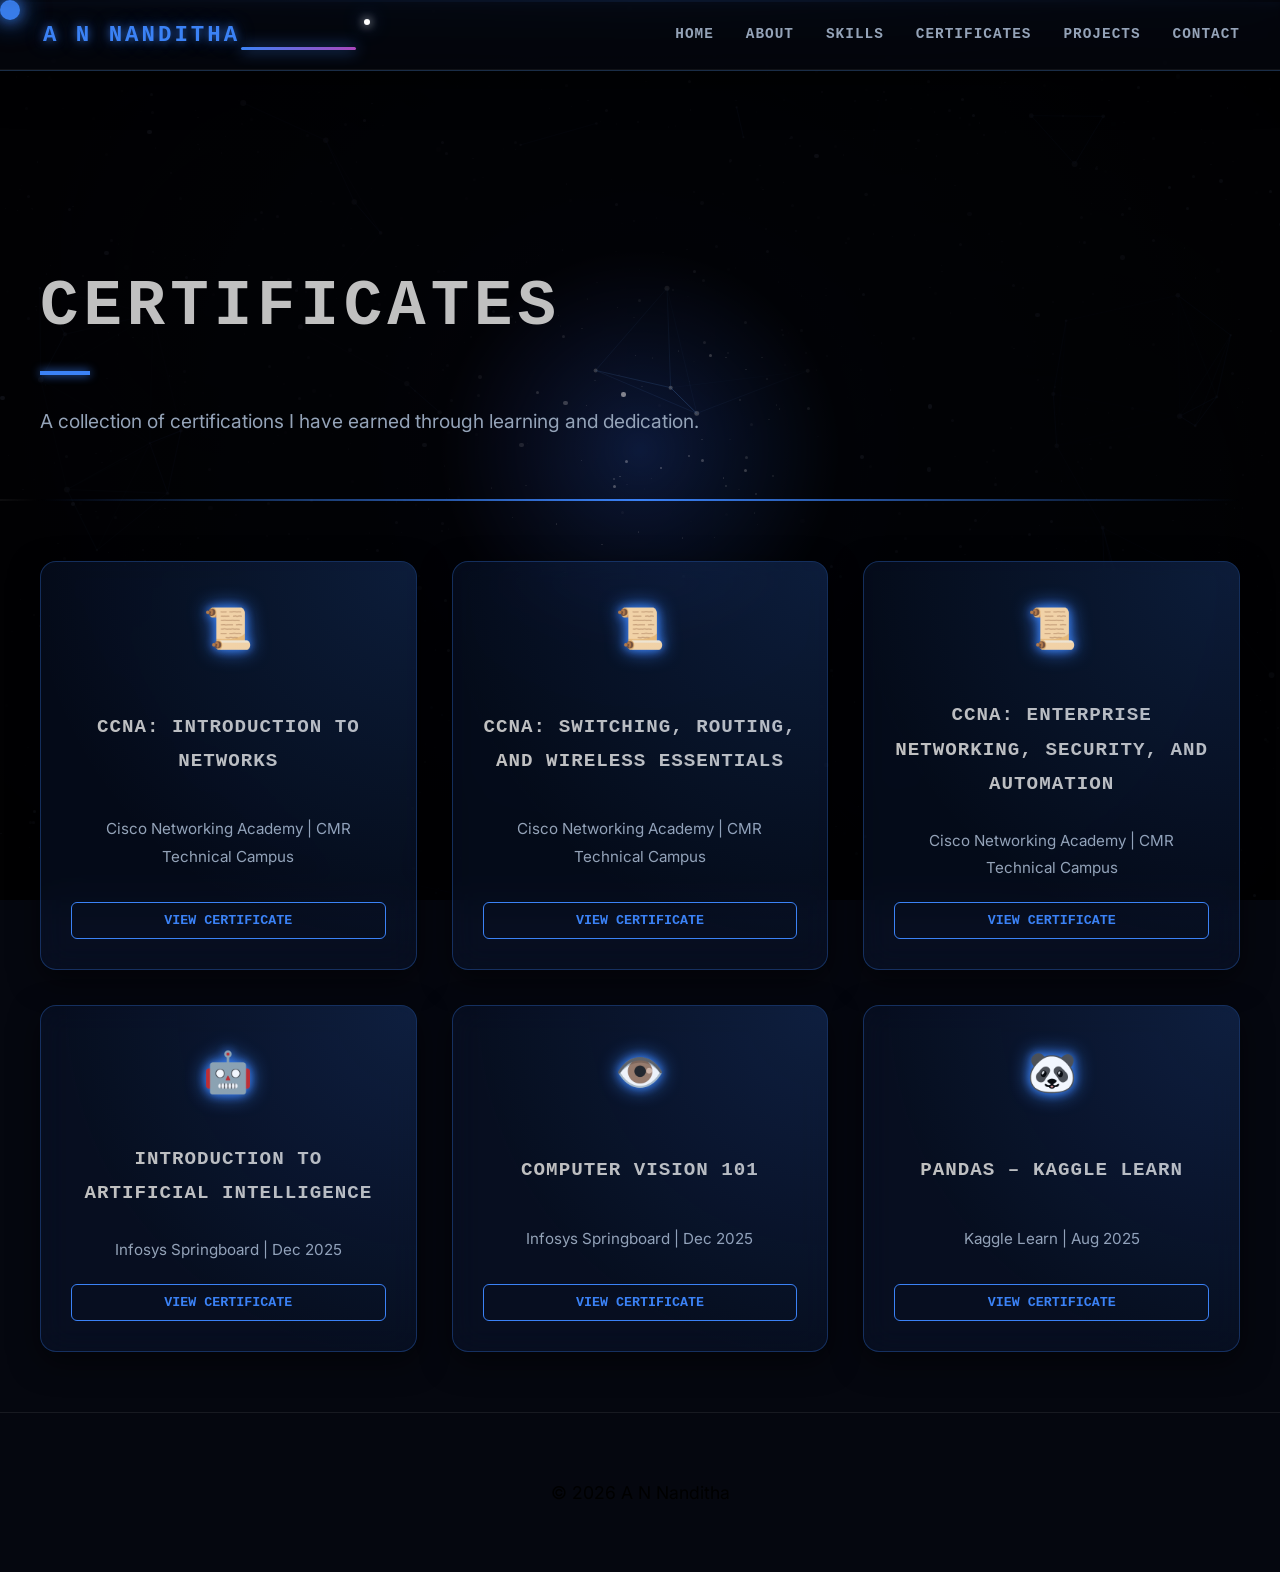
==== CertificatesSection/certificates.html @ f0a87d8a "portfolio updated" ====
<!DOCTYPE html>
<html lang="en">

<head>
    <meta charset="UTF-8" />
    <meta name="viewport" content="width=device-width, initial-scale=1.0" />
    <title>Certificates | A N Nanditha</title>
    <link rel="stylesheet" href="../style.css" />
    <link rel="stylesheet" href="certificates.css" />
    <link href="https://fonts.googleapis.com/css2?family=Inter:wght@400;500;600;700&display=swap" rel="stylesheet" />
    <link rel="stylesheet" href="https://unpkg.com/aos@2.3.1/dist/aos.css" />
</head>

<body>
    <div id="detective-cursor"></div>
    <div class="mystery-bg">
        <div class="stars-container" id="stars-container"></div>
        <div class="fog-layer"></div>
        <div class="radar-pulse"></div>
        <div id="spotlight"></div>
        <div class="scanline"></div>
        <canvas id="neural-canvas"></canvas>
    </div>

    <header id="main-header">
        <div class="navbar-stars" id="navbar-stars"></div>
        <div class="nav-container">
            <div class="logo-container">
                <a href="../index.html" class="logo">A N Nanditha</a>
                <div class="logo-aura"></div>
            </div>

            <div class="mobile-toggle" id="mobile-toggle">
                <span></span>
                <span></span>
                <span></span>
            </div>

            <nav id="nav-menu">
                <div class="nav-links">
                    <a href="../index.html" class="nav-link">Home</a>
                    <a href="../index.html#about" class="nav-link">About</a>
                    <a href="../index.html#skills" class="nav-link">Skills</a>
                    <a href="certificates.html" class="nav-link">Certificates</a>
                    <a href="../index.html#projects" class="nav-link">Projects</a>
                    <a href="../index.html#contact" class="nav-link">Contact</a>
                </div>
                <div id="nav-indicator"></div>
                <div id="orbiting-dot"></div>
            </nav>
        </div>
    </header>

    <main>
        <section id="certificates" style="position: relative;">
            <div class="cert-particles"></div>
            <h2 class="section-title">Certificates</h2>
            <p class="about-text">A collection of certifications I have earned through learning and dedication.</p>

            <div class="cert-divider"></div>

            <div class="cert-grid">
                <!-- CCNA 1 -->
                <div class="cert-card" data-aos="fade-up" data-aos-delay="100">
                    <div class="cert-icon">📜</div>
                    <h3>CCNA: Introduction to Networks</h3>
                    <p>Cisco Networking Academy | CMR Technical Campus</p>
                    <button class="view-cert-btn"
                        data-cert="certificates/CCNA-_Introduction_to_Networks_certificate_237r1a66k3-cmrtc-ac-in_ee10dad9-db15-442f-ad1c-6c0a058ed1ae.pdf">View
                        Certificate</button>
                </div>

                <!-- CCNA 2 -->
                <div class="cert-card" data-aos="fade-up" data-aos-delay="200">
                    <div class="cert-icon">📜</div>
                    <h3>CCNA: Switching, Routing, and Wireless Essentials</h3>
                    <p>Cisco Networking Academy | CMR Technical Campus</p>
                    <button class="view-cert-btn"
                        data-cert="certificates/CCNA-_Switching-_Routing-_and_Wireless_Essentials_certificate_237r1a66k3-cmrtc-ac-in_ce8d15e4-fefe-405f-81cc-b2d91b058483.pdf">View
                        Certificate</button>
                </div>

                <!-- CCNA 3 -->
                <div class="cert-card" data-aos="fade-up" data-aos-delay="300">
                    <div class="cert-icon">📜</div>
                    <h3>CCNA: Enterprise Networking, Security, and Automation</h3>
                    <p>Cisco Networking Academy | CMR Technical Campus</p>
                    <button class="view-cert-btn"
                        data-cert="certificates/CCNA-_Enterprise_Networking-_Security-_and_Automation_certificate_237r1a66k3-cmrtc-ac-in_bc5516ea-13e5-4308-b415-66a4f77ad2f4.pdf">View
                        Certificate</button>
                </div>

                <!-- AI -->
                <div class="cert-card" data-aos="fade-up" data-aos-delay="400">
                    <div class="cert-icon">🤖</div>
                    <h3>Introduction to Artificial Intelligence</h3>
                    <p>Infosys Springboard | Dec 2025</p>
                    <button class="view-cert-btn" data-cert="certificates/intro to ai.pdf">View Certificate</button>
                </div>

                <!-- CV -->
                <div class="cert-card" data-aos="fade-up" data-aos-delay="500">
                    <div class="cert-icon">👁️</div>
                    <h3>Computer Vision 101</h3>
                    <p>Infosys Springboard | Dec 2025</p>
                    <button class="view-cert-btn" data-cert="certificates/cv.pdf">View Certificate</button>
                </div>

                <!-- Pandas -->
                <div class="cert-card" data-aos="fade-up" data-aos-delay="600">
                    <div class="cert-icon">🐼</div>
                    <h3>Pandas – Kaggle Learn</h3>
                    <p>Kaggle Learn | Aug 2025</p>
                    <button class="view-cert-btn" data-cert="certificates/kaggle-pandas.png">View
                        Certificate</button>
                </div>
            </div>
        </section>

        <!-- Modal for Viewing Certificates -->
        <div class="cert-modal" id="cert-modal">
            <div class="modal-content">
                <span class="close-modal">&times;</span>
                <img id="modal-img" src="" alt="Certificate View">
                <iframe id="modal-pdf" src="" style="width:100%; height:80vh; border:none; display:none;"></iframe>
            </div>
        </div>
    </main>

    <footer>
        © 2026 A N Nanditha
    </footer>

    <script src="../script.js"></script>
    <script src="https://unpkg.com/aos@2.3.1/dist/aos.js"></script>
    <script>
        document.addEventListener('DOMContentLoaded', function () {
            AOS.init({
                duration: 1000,
                once: true,
                offset: 100
            });
        });
    </script>
</body>

</html>
---- style.css ----
:root {
  --deep-black: #05070f;
  --dark-blue: #0b1a3a;
  --dark-purple: #2b0a3d;
  --silver: #c0c0c0;
  --neon-blue: #3b82f6;
  --neon-purple: #ab47bc;
  --text-primary: #e2e8f0;
  --text-muted: #94a3b8;

  --bg-gradient: radial-gradient(circle at center, var(--dark-blue) 0%, var(--deep-black) 100%);
  --panel-bg: rgba(11, 26, 58, 0.4);
  --border-glow: 1px solid rgba(59, 130, 246, 0.3);
  --header-height: 80px;
}

html {
  scroll-behavior: smooth;
}

body {
  margin: 0;
  font-family:
    "Inter",
    system-ui,
    -apple-system,
    sans-serif;
  background: #05070f;
  color: var(--text);
  line-height: 1.8;
  font-size: 1.25rem;
  overflow-x: hidden;
}

.mystery-bg {
  position: fixed;
  top: 0;
  left: 0;
  width: 100%;
  height: 100%;
  z-index: -10;
  background: var(--bg-gradient);
  overflow: hidden;
}

.fog-layer {
  position: absolute;
  top: 0;
  left: 0;
  width: 100%;
  height: 100%;
  background: radial-gradient(circle at 20% 30%, rgba(43, 10, 61, 0.2), transparent 50%),
    radial-gradient(circle at 80% 70%, rgba(11, 26, 58, 0.2), transparent 50%);
  filter: blur(50px);
  animation: fogDrift 30s infinite alternate ease-in-out;
  pointer-events: none;
}

@keyframes fogDrift {
  from {
    transform: scale(1);
    opacity: 0.5;
  }

  to {
    transform: scale(1.3) translate(5%, 5%);
    opacity: 0.8;
  }
}

.radar-pulse {
  position: fixed;
  top: 50%;
  left: 50%;
  transform: translate(-50%, -50%);
  width: 100vmax;
  height: 100vmax;
  background: radial-gradient(circle, transparent 20%, rgba(59, 130, 246, 0.05) 25%, transparent 30%);
  pointer-events: none;
  z-index: -1;
  animation: radar 8s infinite linear;
}

@keyframes radar {
  0% {
    transform: translate(-50%, -50%) scale(0);
    opacity: 0;
  }

  50% {
    opacity: 0.5;
  }

  100% {
    transform: translate(-50%, -50%) scale(1.5);
    opacity: 0;
  }
}

#spotlight {
  position: fixed;
  top: 0;
  left: 0;
  width: 100%;
  height: 100%;
  background: radial-gradient(circle 200px at var(--x, 50%) var(--y, 50%), transparent 0%, rgba(5, 7, 15, 0.95) 100%);
  pointer-events: none;
  z-index: 999;
  mix-blend-mode: multiply;
}

.scanline {
  position: fixed;
  top: 0;
  left: 0;
  width: 100%;
  height: 2px;

  background: linear-gradient(90deg,
      transparent,
      var(--neon-blue),
      transparent);

  box-shadow:
    0 0 10px var(--neon-blue),
    0 0 20px var(--neon-blue);

  animation: scanMove 4s linear infinite;
  pointer-events: none;
  z-index: 1000;
}

@keyframes scanMove {
  0% {
    top: 0%;
    opacity: 0;
  }

  10% {
    opacity: 1;
  }

  90% {
    opacity: 1;
  }

  100% {
    top: 100%;
    opacity: 0;
  }
}

@keyframes scan {
  0% {
    transform: translateY(-100%);
  }

  100% {
    transform: translateY(100%);
  }
}

#detective-cursor {
  position: fixed;
  width: 20px;
  height: 20px;
  background: var(--neon-blue);
  border-radius: 50%;
  pointer-events: none;
  z-index: 10000;
  mix-blend-mode: difference;
  transition: transform 0.1s ease;
  box-shadow: 0 0 15px var(--neon-blue), 0 0 30px var(--neon-blue);
}

#detective-cursor.clicking {
  transform: scale(0.8);
}

.cosmic-title-container {
  position: relative;
  display: inline-block;
}

.section-title.cosmic {
  font-size: 4.5rem;
  font-weight: 800;
  text-transform: uppercase;
  letter-spacing: 4px;
  background: linear-gradient(90deg,
      var(--silver) 0%,
      var(--neon-blue) 30%,
      var(--neon-purple) 60%,
      var(--silver) 100%);
  background-size: 200% auto;
  background-clip: text;
  -webkit-background-clip: text;
  -webkit-text-fill-color: transparent;
  animation: shimmer 5s linear infinite;
  margin-bottom: 20px;
  filter: drop-shadow(0 0 15px rgba(96, 165, 250, 0.3));
}

@keyframes shimmer {
  to {
    background-position: 200% center;
  }
}

.title-glow {
  position: absolute;
  top: 50%;
  left: 50%;
  transform: translate(-50%, -50%);
  width: 120%;
  height: 120%;
  background: radial-gradient(circle, rgba(96, 165, 250, 0.15) 0%, transparent 70%);
  z-index: -1;
  pointer-events: none;
}

.title-sparkle {
  position: absolute;
  width: 4px;
  height: 4px;
  background: white;
  border-radius: 50%;
  box-shadow: 0 0 10px #fff;
  animation: sparkleScale 2s infinite ease-in-out;
  pointer-events: none;
}

@keyframes sparkleScale {

  0%,
  100% {
    transform: scale(0);
    opacity: 0;
  }

  50% {
    transform: scale(1);
    opacity: 1;
  }
}

.star {
  position: absolute;
  background: white;
  border-radius: 50%;
  opacity: 0;
  animation: twinkle var(--duration) infinite ease-in-out;
}

@keyframes twinkle {

  0%,
  100% {
    opacity: 0;
    transform: scale(0.5);
  }

  50% {
    opacity: 0.8;
    transform: scale(1.2);
  }
}

.particle {
  position: absolute;
  background: var(--accent);
  border-radius: 50%;
  filter: blur(1px);
  opacity: 0.3;
  pointer-events: none;
}

header {
  position: fixed;
  top: 0;
  left: 0;
  width: 100%;
  height: 70px;

  background: rgba(5, 7, 15, 0.75);
  backdrop-filter: blur(18px);

  border-bottom: 1px solid rgba(96, 165, 250, 0.25);

  display: flex;
  align-items: center;
  justify-content: center;

  z-index: 1000;

  box-shadow:
    0 10px 40px rgba(0, 0, 0, 0.6),
    inset 0 -1px 0 rgba(255, 255, 255, 0.05);
}

.nav-container {
  width: 100%;
  max-width: 1400px;

  display: flex;
  align-items: center;
  justify-content: space-between;

  padding: 0 40px;
}

.logo {
  font-family: 'Courier New', monospace;
  font-size: 1.4rem;
  font-weight: 700;

  letter-spacing: 3px;
  text-transform: uppercase;

  color: var(--neon-blue);

  text-shadow:
    0 0 8px rgba(59, 130, 246, 0.7),
    0 0 20px rgba(59, 130, 246, 0.4);

  transition: 0.3s ease;
}

.logo:hover {
  color: white;
  text-shadow: 0 0 15px var(--neon-blue);
}

.nav-links {
  display: flex;
  align-items: center;
  gap: 32px;
}

.nav-link {
  position: relative;

  font-family: 'Courier New', monospace;
  font-size: 0.9rem;
  font-weight: 600;

  text-transform: uppercase;
  letter-spacing: 1px;

  color: var(--text-muted);
  text-decoration: none;

  transition: 0.3s ease;
}

.nav-link:hover {
  color: var(--neon-blue);
}

.nav-link:hover {
  color: var(--neon-blue);
  text-shadow: 0 0 10px var(--neon-blue);
}

.nav-link::after {
  content: "";
  position: absolute;
  bottom: -6px;
  left: 0;

  width: 0;
  height: 2px;

  background: linear-gradient(90deg,
      transparent,
      var(--neon-blue),
      transparent);

  transition: 0.35s ease;
}

.nav-link:hover::after {
  width: 100%;
}

.nav-link::before {
  content: '';
  position: absolute;
  top: 0;
  left: 0;
  width: 100%;
  height: 2px;
  background: var(--neon-blue);
  opacity: 0;
  transition: 0.3s ease;
  transform: translateY(-10px);
}

.nav-link:hover::before {
  opacity: 0.5;
  transform: translateY(0);
}

#nav-indicator {
  position: absolute;
  bottom: 20px;
  height: 3px;
  background: linear-gradient(90deg, var(--neon-blue), var(--neon-purple));
  border-radius: 5px;
  transition: all 0.5s cubic-bezier(0.23, 1, 0.32, 1);
  box-shadow: 0 0 15px var(--neon-blue);
  pointer-events: none;
}

#orbiting-dot {
  position: absolute;
  width: 6px;
  height: 6px;
  background: #ffffff;
  border-radius: 50%;
  box-shadow: 0 0 10px #fff, 0 0 20px var(--neon-blue);
  pointer-events: none;
  z-index: 5;
  transition: opacity 0.3s ease;
}

.mobile-toggle {
  display: none;
  flex-direction: column;
  gap: 6px;
  cursor: pointer;
  z-index: 2001;
}

.mobile-toggle span {
  width: 30px;
  height: 2px;
  background: white;
  transition: 0.3s ease;
  box-shadow: 0 0 5px var(--neon-blue);
}

main {
  max-width: 1400px;
  margin: auto;
  padding: 0 1.5rem;
}

#hero {
  text-align: center;
  height: 100vh;
  display: flex;
  flex-direction: column;
  justify-content: center;
  align-items: center;
  padding: 0 20px;
  position: relative;
  overflow: hidden;
}

.profile-img {
  width: 200px;
  height: 200px;
  object-fit: cover;
  border-radius: 50%;
  border: 4px solid var(--neon-blue);
  box-shadow: 0 0 30px var(--neon-blue);
  margin-bottom: 2rem;
  transition: 0.5s cubic-bezier(0.175, 0.885, 0.32, 1.275);
  filter: grayscale(0.5) contrast(1.2);
}

.profile-img:hover {
  transform: scale(1.05);
  filter: grayscale(0);
  box-shadow: 0 0 50px var(--neon-blue);
}

#hero h1 {
  font-size: clamp(3rem, 8vw, 6rem);
  font-weight: 800;
  color: var(--silver);
  text-transform: uppercase;
  letter-spacing: 4px;
  margin-bottom: 1rem;
  position: relative;
  text-shadow: 0 0 10px rgba(192, 192, 192, 0.5);
}

.typing {
  background: linear-gradient(90deg, #c0c0c0, #ffffff, #c0c0c0);
  -webkit-background-clip: text;
  background-clip: text;
  -webkit-text-fill-color: transparent;
  display: inline-block;
  font-family: 'Courier New', Courier, monospace;
  font-size: clamp(2rem, 5vw, 3rem);
  min-height: 1.2em;
  margin-bottom: 1.5rem;
  font-weight: bold;
}

.muted {
  max-width: 800px;
  font-size: clamp(1rem, 2vw, 1.2rem);
  color: var(--text-muted);
  line-height: 1.8;
  margin: 0 auto;
  opacity: 0.8;
}

.glitch {
  position: relative;
}

.glitch::before,
.glitch::after {
  content: attr(data-text);
  position: absolute;
  top: 0;
  left: 0;
  width: 100%;
  height: 100%;
  background: var(--deep-black);
}

.glitch::before {
  left: 2px;
  text-shadow: -2px 0 #ff00c1;
  clip: rect(44px, 450px, 56px, 0);
  animation: glitch-anim 5s infinite linear alternate-reverse;
}

.glitch::after {
  left: -2px;
  text-shadow: -2px 0 #00fff9, 2px 2px #ff00c1;
  animation: glitch-anim2 1s infinite linear alternate-reverse;
}

@keyframes glitch-anim {
  0% {
    clip: rect(31px, 9999px, 94px, 0);
  }

  20% {
    clip: rect(62px, 9999px, 42px, 0);
  }

  40% {
    clip: rect(16px, 9999px, 78px, 0);
  }

  60% {
    clip: rect(58px, 9999px, 84px, 0);
  }

  80% {
    clip: rect(13px, 9999px, 93px, 0);
  }

  100% {
    clip: rect(55px, 9999px, 12px, 0);
  }
}

@keyframes glitch-anim2 {
  0% {
    clip: rect(65px, 9999px, 100px, 0);
  }

  20% {
    clip: rect(34px, 9999px, 54px, 0);
  }

  40% {
    clip: rect(82px, 9999px, 12px, 0);
  }

  60% {
    clip: rect(21px, 9999px, 91px, 0);
  }

  80% {
    clip: rect(11px, 9999px, 49px, 0);
  }

  100% {
    clip: rect(74px, 9999px, 32px, 0);
  }
}

section {
  padding: 100px 0;
  position: relative;
}

.section-title {
  font-family: 'Courier New', Courier, monospace;
  font-size: 2.5rem;
  color: var(--silver);
  text-transform: uppercase;
  margin-bottom: 3rem;
  display: inline-block;
  position: relative;
  letter-spacing: 5px;
}

.section-title::after {
  content: '';
  position: absolute;
  bottom: -10px;
  left: 0;
  width: 50px;
  height: 4px;
  background: var(--neon-blue);
  box-shadow: 0 0 10px var(--neon-blue);
}

.case-file {
  max-width: 900px;
  margin: 0 auto;
}

.case-header {
  position: relative;
  text-align: left;
  margin-bottom: 2rem;
}

.confidential-stamp {
  position: absolute;
  top: -20px;
  right: 0;
  border: 4px solid #ff0000;
  color: #ff0000;
  padding: 5px 15px;
  font-weight: 900;
  font-size: 1.5rem;
  transform: rotate(15deg);
  opacity: 0.5;
  user-select: none;
  pointer-events: none;
}

.file-folder {
  background: var(--panel-bg);
  border: 1px solid rgba(192, 192, 192, 0.2);
  border-radius: 0 10px 10px 10px;
  position: relative;
  padding: 40px;
  box-shadow: 10px 10px 30px rgba(0, 0, 0, 0.5);
}

.folder-tab {
  position: absolute;
  top: -30px;
  left: -1px;
  background: var(--dark-blue);
  color: var(--silver);
  padding: 5px 20px;
  border: 1px solid rgba(192, 192, 192, 0.2);
  border-bottom: none;
  border-radius: 10px 10px 0 0;
  font-family: 'Courier New', Courier, monospace;
  font-weight: bold;
}

.folder-body p {
  margin-bottom: 1rem;
  font-family: 'Courier New', Courier, monospace;
  color: var(--text-primary);
}

.folder-body strong {
  color: var(--neon-blue);
}

.folder-body hr {
  border: none;
  border-top: 1px solid rgba(192, 192, 192, 0.1);
  margin: 2rem 0;
}

.about-text {
  font-size: 1.1rem;
  line-height: 1.8;
  color: var(--text-muted);
}

.credentials {
  max-width: 1200px;
  margin: 0 auto;
}

.credentials-grid {
  display: grid;
  grid-template-columns: repeat(auto-fit, minmax(300px, 1fr));
  gap: 2rem;
}

.credential-badge {
  background: rgba(255, 255, 255, 0.03);
  backdrop-filter: blur(10px);
  border: 1px solid rgba(192, 192, 192, 0.1);
  padding: 30px;
  position: relative;
  text-align: center;
  transition: 0.4s;
}

.credential-badge::after {
  content: '';
  position: absolute;
  inset: 0;
  background: linear-gradient(135deg, transparent 0%, rgba(59, 130, 246, 0.05) 50%, transparent 100%);
  z-index: -1;
}

.badge-header {
  margin-bottom: 1.5rem;
}

.badge-id {
  font-family: 'Courier New', Courier, monospace;
  font-size: 0.8rem;
  color: var(--neon-blue);
  display: block;
  margin-bottom: 0.5rem;
  letter-spacing: 2px;
}

.credential-badge h3 {
  font-family: 'Courier New', Courier, monospace;
  color: var(--silver);
  font-size: 1.2rem;
  text-transform: uppercase;
  margin-bottom: 1rem;
}

.badge-body p {
  color: var(--text-muted);
  font-size: 0.9rem;
  margin-bottom: 2rem;
  min-height: 3rem;
}

.credential-badge:hover {
  background: rgba(59, 130, 246, 0.05);
  border-color: var(--neon-blue);
  transform: translateY(-5px);
  box-shadow: 0 10px 30px rgba(59, 130, 246, 0.1);
}

.credential-badge:hover .badge-id {
  text-shadow: 0 0 10px var(--neon-blue);
}

.tech-arsenal {
  max-width: 1200px;
  margin: 0 auto;
}

.section-header {
  text-align: left;
  margin-bottom: 4rem;
}

.section-subtitle {
  background: linear-gradient(90deg, #c0c0c0, #ffffff, #c0c0c0);
  -webkit-background-clip: text;
  background-clip: text;
  -webkit-text-fill-color: transparent;
  display: inline-block;
  font-family: 'Courier New', Courier, monospace;
  font-size: 1.4rem;
  text-transform: uppercase;
  letter-spacing: 2px;
  font-weight: bold;
}

.skills-grid {
  display: grid;
  grid-template-columns: repeat(auto-fit, minmax(300px, 1fr));
  gap: 2rem;
}

.skill-module {
  background: var(--panel-bg);
  border: 1px solid rgba(59, 130, 246, 0.2);
  padding: 30px;
  position: relative;
  overflow: hidden;
  transition: 0.3s ease;
}

.skill-module::before {
  content: '';
  position: absolute;
  top: 0;
  left: 0;
  width: 100%;
  height: 2px;
  background: var(--neon-blue);
  box-shadow: 0 0 10px var(--neon-blue);
  transform: translateX(-100%);
  transition: 0.5s ease;
}

.skill-module:hover::before {
  transform: translateX(0);
}

.skill-module:hover {
  background: rgba(11, 26, 58, 0.6);
  box-shadow: 0 0 30px rgba(59, 130, 246, 0.1);
}

.module-header {
  display: flex;
  justify-content: space-between;
  align-items: center;
  margin-bottom: 1.5rem;
  border-bottom: 1px solid rgba(192, 192, 192, 0.1);
  padding-bottom: 0.5rem;
}

.module-id {
  font-family: 'Courier New', Courier, monospace;
  font-size: 0.8rem;
  color: var(--text-muted);
}

.skill-module h3 {
  font-family: 'Courier New', Courier, monospace;
  color: var(--silver);
  font-size: 1.2rem;
  text-transform: uppercase;
}

.skill-tags {
  display: flex;
  flex-wrap: wrap;
  gap: 1rem;
}

.skill-tag {
  background: rgba(11, 26, 58, 0.4);
  border: 1px solid rgba(59, 130, 246, 0.3);
  padding: 5px 15px;
  border-radius: 4px;
  font-size: 0.9rem;
  color: var(--text-primary);
  display: flex;
  align-items: center;
  gap: 8px;
  transition: 0.3s ease;
}

.skill-tag:hover {
  border-color: var(--neon-blue);
  box-shadow: 0 0 10px var(--neon-blue);
  transform: translateY(-2px);
}

.skill-tag img {
  width: 16px;
  height: 16px;
}

@media (max-width: 968px) {
  .nav-container {
    padding: 0 20px;
  }

  .logo {
    font-size: 26px;
  }

  .nav-links {
    gap: 20px;
  }

  .nav-link {
    font-size: 15px;
  }
}

@media (max-width: 768px) {
  header {
    height: 80px;
  }

  .mobile-toggle {
    display: flex;
  }

  #nav-menu {
    position: fixed;
    top: 80px;
    left: 0;
    width: 100%;
    height: 0;
    background: rgba(5, 7, 15, 0.95);
    backdrop-filter: blur(20px);
    flex-direction: column;
    justify-content: center;
    overflow: hidden;
    transition: height 0.5s cubic-bezier(0.165, 0.84, 0.44, 1);
    border-bottom: 1px solid rgba(96, 165, 250, 0.1);
  }

  #nav-menu.active {
    height: calc(100vh - 80px);
  }

  .nav-links {
    flex-direction: column;
    align-items: center;
    gap: 40px;
  }

  .nav-link {
    font-size: 24px;
  }

  #nav-indicator,
  #orbiting-dot {
    display: none;
  }

  .mobile-toggle.active span:nth-child(1) {
    transform: translateY(8px) rotate(45deg);
  }

  .mobile-toggle.active span:nth-child(2) {
    opacity: 0;
  }

  .mobile-toggle.active span:nth-child(3) {
    transform: translateY(-8px) rotate(-45deg);
  }
}

.skill-tag:hover {
  background: rgba(96, 165, 250, 0.15);
  border-color: var(--neon-blue);
  transform: scale(1.1);
  box-shadow: 0 0 25px rgba(96, 165, 250, 0.6);
}

.investigations {
  max-width: 1200px;
  margin: 0 auto;
}

.evidence-grid {
  display: grid;
  grid-template-columns: repeat(auto-fit, minmax(350px, 1fr));
  gap: 2.5rem;
}

.evidence-item {
  background: var(--panel-bg);
  border: 1px solid rgba(192, 192, 192, 0.1);
  padding: 0;
  position: relative;
  transition: 0.4s cubic-bezier(0.175, 0.885, 0.32, 1.275);
  overflow: hidden;
}

.evidence-item::before {
  content: 'EVIDENCE';
  position: absolute;
  top: 10px;
  right: -30px;
  background: #ff0000;
  color: white;
  padding: 5px 40px;
  font-size: 0.7rem;
  font-weight: bold;
  transform: rotate(45deg);
  opacity: 0.3;
  z-index: 10;
}

.evidence-header {
  background: rgba(11, 26, 58, 0.6);
  padding: 20px;
  border-bottom: 1px solid rgba(192, 192, 192, 0.1);
}

.evidence-id {
  font-family: 'Courier New', Courier, monospace;
  font-size: 0.8rem;
  color: var(--neon-blue);
  display: block;
  margin-bottom: 5px;
}

.evidence-item h3 {
  font-family: 'Courier New', Courier, monospace;
  color: var(--silver);
  font-size: 1.4rem;
  text-transform: uppercase;
}

.evidence-body {
  padding: 20px;
}

.evidence-body p {
  color: var(--text-muted);
  font-size: 0.95rem;
  line-height: 1.6;
  margin-bottom: 1.5rem;
}

.evidence-tags {
  display: flex;
  flex-wrap: wrap;
  gap: 0.5rem;
  margin-bottom: 2rem;
}

.evidence-tags span {
  font-size: 0.7rem;
  color: var(--neon-blue);
  border: 1px solid var(--neon-blue);
  padding: 2px 8px;
  text-transform: uppercase;
}

.evidence-links {
  display: flex;
  gap: 1rem;
}

.cyber-btn {
  font-family: 'Courier New', Courier, monospace;
  padding: 8px 16px;
  font-size: 0.8rem;
  text-transform: uppercase;
  font-weight: bold;
  border: 1px solid var(--neon-blue);
  color: var(--neon-blue);
  transition: 0.3s;
  text-align: center;
}

.cyber-btn:hover {
  background: var(--neon-blue);
  color: var(--deep-black);
  box-shadow: 0 0 20px var(--neon-blue);
}

.cyber-btn.secondary {
  border-color: var(--silver);
  color: var(--silver);
}

.cyber-btn.secondary:hover {
  background: var(--silver);
  color: var(--deep-black);
}

.evidence-item:hover {
  transform: translateY(-10px) scale(1.02);
  border-color: var(--neon-blue);
  box-shadow: 0 20px 40px rgba(0, 0, 0, 0.6);
}

a {
  color: var(--accent);
  text-decoration: none;
  transition: 0.3s;
}

a:hover {
  color: #ffffff;
  text-shadow: 0 0 10px var(--neon-blue);
}

ul {
  list-style: none;
  padding: 0;
}

li {
  margin-bottom: 20px;
  font-size: 1.4rem;
}

.case-content {
  max-width: 800px;
  margin: 0 auto;
}

.case-file .folder-body p {
  font-size: 1.2rem;
  margin-bottom: 1.5rem;
}

.case-file .folder-body a {
  color: var(--neon-blue);
  font-weight: bold;
  text-decoration: underline;
}

.case-file .folder-body a:hover {
  color: var(--silver);
  text-shadow: 0 0 10px var(--neon-blue);
}

footer {
  text-align: center;
  padding: 4rem;
  font-size: 1.1rem;
  color: var(--muted);
  border-top: 1px solid rgba(192, 192, 192, 0.1);
}

@media (max-width: 968px) {
  .skills-container {
    grid-template-columns: repeat(2, 1fr);
  }

  #hero h1 {
    font-size: 2.8rem;
  }
}

@media (max-width: 600px) {
  .skills-container {
    grid-template-columns: 1fr;
  }

  .nav {
    flex-direction: column;
    gap: 15px;
  }

  nav a {
    margin: 0 10px;
  }

  #hero h1 {
    font-size: 2.2rem;
  }
}

#coding .skill-module {
  color: var(--text-primary);
}

#coding .skill-module span,
#coding .skill-module p {
  color: var(--text-muted);
}

#coding .skill-module h3 {
  color: var(--silver);
}

#coding .skill-module a {
  color: var(--neon-blue);
}

#coding .skill-tags span {
  color: var(--text-primary);
}
---- CertificatesSection/certificates.css ----
#certificates {
    padding: 120px 0 60px 0;
    scroll-margin-top: 40px;
    max-width: 1200px;
    margin: 0 auto;
}

/* Title */

#certificates .section-title {
    color: var(--silver);
    font-size: clamp(2.8rem, 5vw, 4rem);
    margin-bottom: 20px;
}


#certificates .about-text {
    font-size: 1.2rem;
    color: var(--text-muted);
    margin-bottom: 60px;
}

/* Divider */

.cert-divider {
    width: 100%;
    height: 2px;
    background: linear-gradient(90deg,
            transparent,
            var(--neon-blue),
            transparent);
    margin: 20px 0 60px;
    position: relative;
}

.cert-divider::after {
    content: "";
    position: absolute;
    top: 0;
    left: -100%;
    width: 100%;
    height: 100%;
    background: linear-gradient(90deg,
            transparent,
            rgba(255, 255, 255, 0.8),
            transparent);
    animation: dividerMove 3s linear infinite;
}

@keyframes dividerMove {
    to {
        left: 100%;
    }
}

/* ============================= */
/* CERTIFICATE GRID */
/* ============================= */

.cert-grid {
    display: grid;
    grid-template-columns: repeat(auto-fit, minmax(280px, 1fr));
    gap: 35px;
}

/* ============================= */
/* CERTIFICATE CARD */
/* ============================= */

.cert-card {

    background: var(--panel-bg);
    backdrop-filter: blur(15px);

    border: var(--border-glow);
    border-radius: 16px;

    padding: 30px;
    text-align: center;

    transition: 0.4s;
    position: relative;

    display: flex;
    flex-direction: column;
    justify-content: space-between;

    min-height: 260px;

    box-shadow: 0 10px 30px rgba(0, 0, 0, 0.5);
    overflow: hidden;
}

/* Card glow */

.cert-card::before {
    content: "";
    position: absolute;
    inset: 0;

    background: radial-gradient(circle at top right,
            rgba(59, 130, 246, 0.15),
            transparent 70%);

    pointer-events: none;
}

/* Hover effect */

.cert-card:hover {

    transform: translateY(-10px) scale(1.02);

    border-color: var(--neon-blue);

    box-shadow:
        0 10px 40px rgba(0, 0, 0, 0.7),
        0 0 25px var(--neon-blue);

}

/* Icon */

.cert-icon {
    font-size: 2.5rem;
    margin-bottom: 15px;
    color: var(--neon-blue);

    text-shadow:
        0 0 10px var(--neon-blue),
        0 0 20px var(--neon-blue);
}

/* Title */

.cert-card h3 {

    color: var(--silver);
    font-family: 'Courier New', monospace;

    font-size: 1.2rem;
    text-transform: uppercase;
    letter-spacing: 1px;

    margin-bottom: 10px;
}

/* Description */

.cert-card p {

    color: var(--text-muted);
    font-size: 0.95rem;

    margin-bottom: 20px;
}

.view-cert-btn {

    background: transparent;

    border: 1px solid var(--neon-blue);

    color: var(--neon-blue);

    padding: 10px 20px;

    font-family: 'Courier New', monospace;
    font-weight: bold;

    text-transform: uppercase;

    cursor: pointer;

    transition: 0.3s;
    border-radius: 6px;
}

.view-cert-btn:hover {

    background: var(--neon-blue);
    color: var(--deep-black);

    box-shadow: 0 0 20px var(--neon-blue);

}

/* ============================= */
/* MODAL */
/* ============================= */

.cert-modal {
    position: fixed;
    inset: 0;
    background: rgba(5, 7, 15, 0.9);
    backdrop-filter: blur(10px);
    display: flex;
    justify-content: center;
    align-items: center;
    z-index: 10000;
    opacity: 0;
    pointer-events: none;
    transition: 0.4s ease;
}

.cert-modal.active {
    opacity: 1;
    pointer-events: auto;
}

.modal-content {
    position: relative;
    max-width: 900px;
    width: 90%;
    max-height: 90vh;
    background: var(--panel-bg);
    border: 1px solid var(--neon-blue);
    border-radius: 10px;
    box-shadow: 0 0 50px rgba(59, 130, 246, 0.2);
    padding: 10px;
}

.close-modal {
    position: absolute;
    top: -20px;
    right: -20px;
    background: #ff0000;
    color: white;
    width: 40px;
    height: 40px;
    border-radius: 50%;
    display: flex;
    justify-content: center;
    align-items: center;
    font-size: 1.5rem;
    cursor: pointer;
    box-shadow: 0 0 15px #ff0000;
    transition: 0.3s;
    z-index: 10;
}

.close-modal:hover {
    transform: scale(1.1);
    background: white;
    color: #ff0000;
}

#modal-img {
    max-width: 100%;
    max-height: calc(90vh - 20px);
    border-radius: 5px;
}

#modal-pdf {
    width: 100%;
    height: calc(90vh - 20px);
    border: none;
    border-radius: 5px;
}
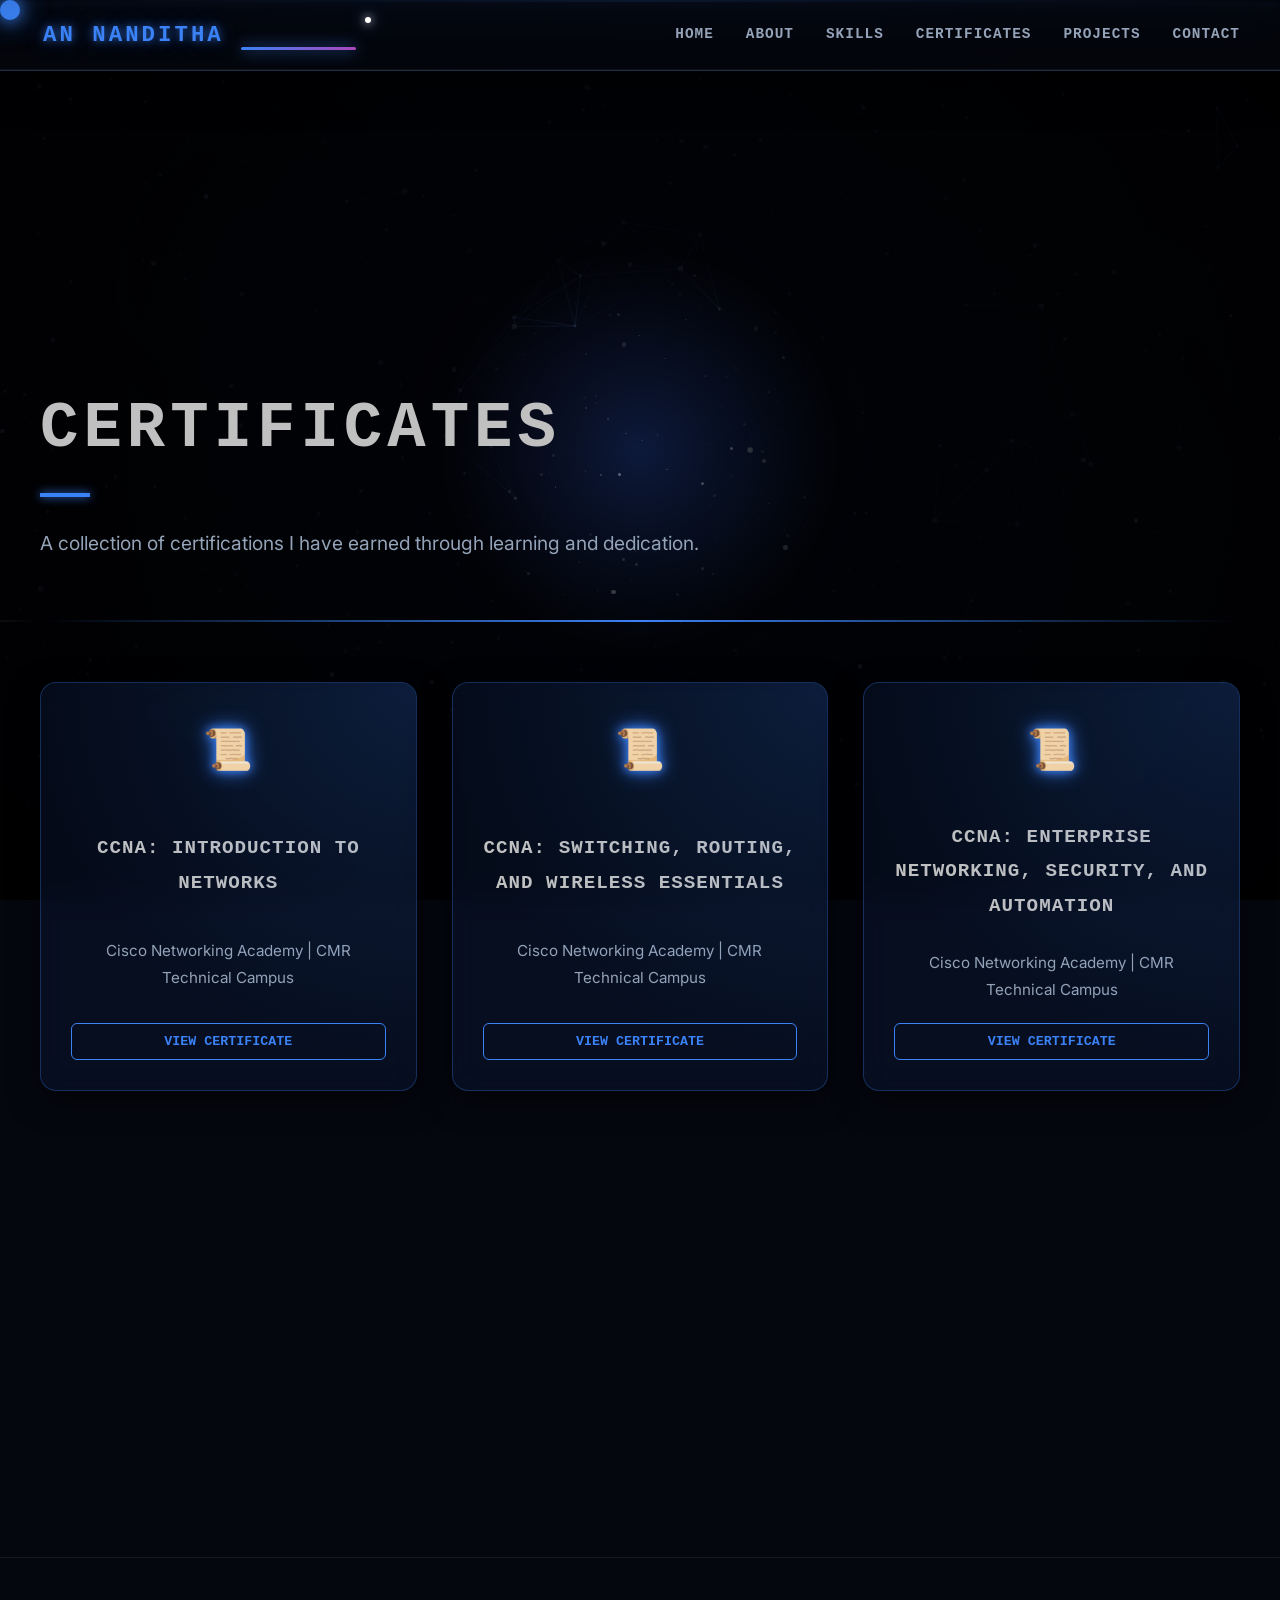
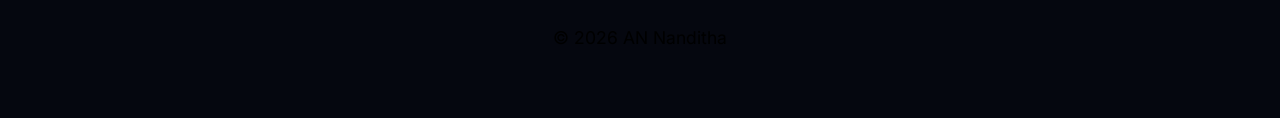
==== commit 4db7d0fc: "fixed name in cert page" ====
--- a/CertificatesSection/certificates.html
+++ b/CertificatesSection/certificates.html
@@ -4,7 +4,7 @@
 <head>
     <meta charset="UTF-8" />
     <meta name="viewport" content="width=device-width, initial-scale=1.0" />
-    <title>Certificates | A N Nanditha</title>
+    <title>Certificates | AN Nanditha</title>
     <link rel="stylesheet" href="../style.css" />
     <link rel="stylesheet" href="certificates.css" />
     <link href="https://fonts.googleapis.com/css2?family=Inter:wght@400;500;600;700&display=swap" rel="stylesheet" />
@@ -26,7 +26,7 @@
         <div class="navbar-stars" id="navbar-stars"></div>
         <div class="nav-container">
             <div class="logo-container">
-                <a href="../index.html" class="logo">A N Nanditha</a>
+                <a href="../index.html" class="logo">AN Nanditha</a>
                 <div class="logo-aura"></div>
             </div>
 
@@ -128,7 +128,7 @@
     </main>
 
     <footer>
-        © 2026 A N Nanditha
+        © 2026 AN Nanditha
     </footer>
 
     <script src="../script.js"></script>
--- a/style.css
+++ b/style.css
@@ -443,22 +443,22 @@
 main {
   max-width: 1400px;
   margin: auto;
-  padding: 0 1.5rem;
+  padding: 120px 20px 1.5rem;
 }
 
 #hero {
   text-align: center;
-  height: 100vh;
+  min-height: 100vh;
+  padding-top: 120px;
+  /* FIX */
   display: flex;
   flex-direction: column;
   justify-content: center;
   align-items: center;
-  padding: 0 20px;
-  position: relative;
-  overflow: hidden;
 }
 
 .profile-img {
+  margin-top: 40px;
   width: 200px;
   height: 200px;
   object-fit: cover;
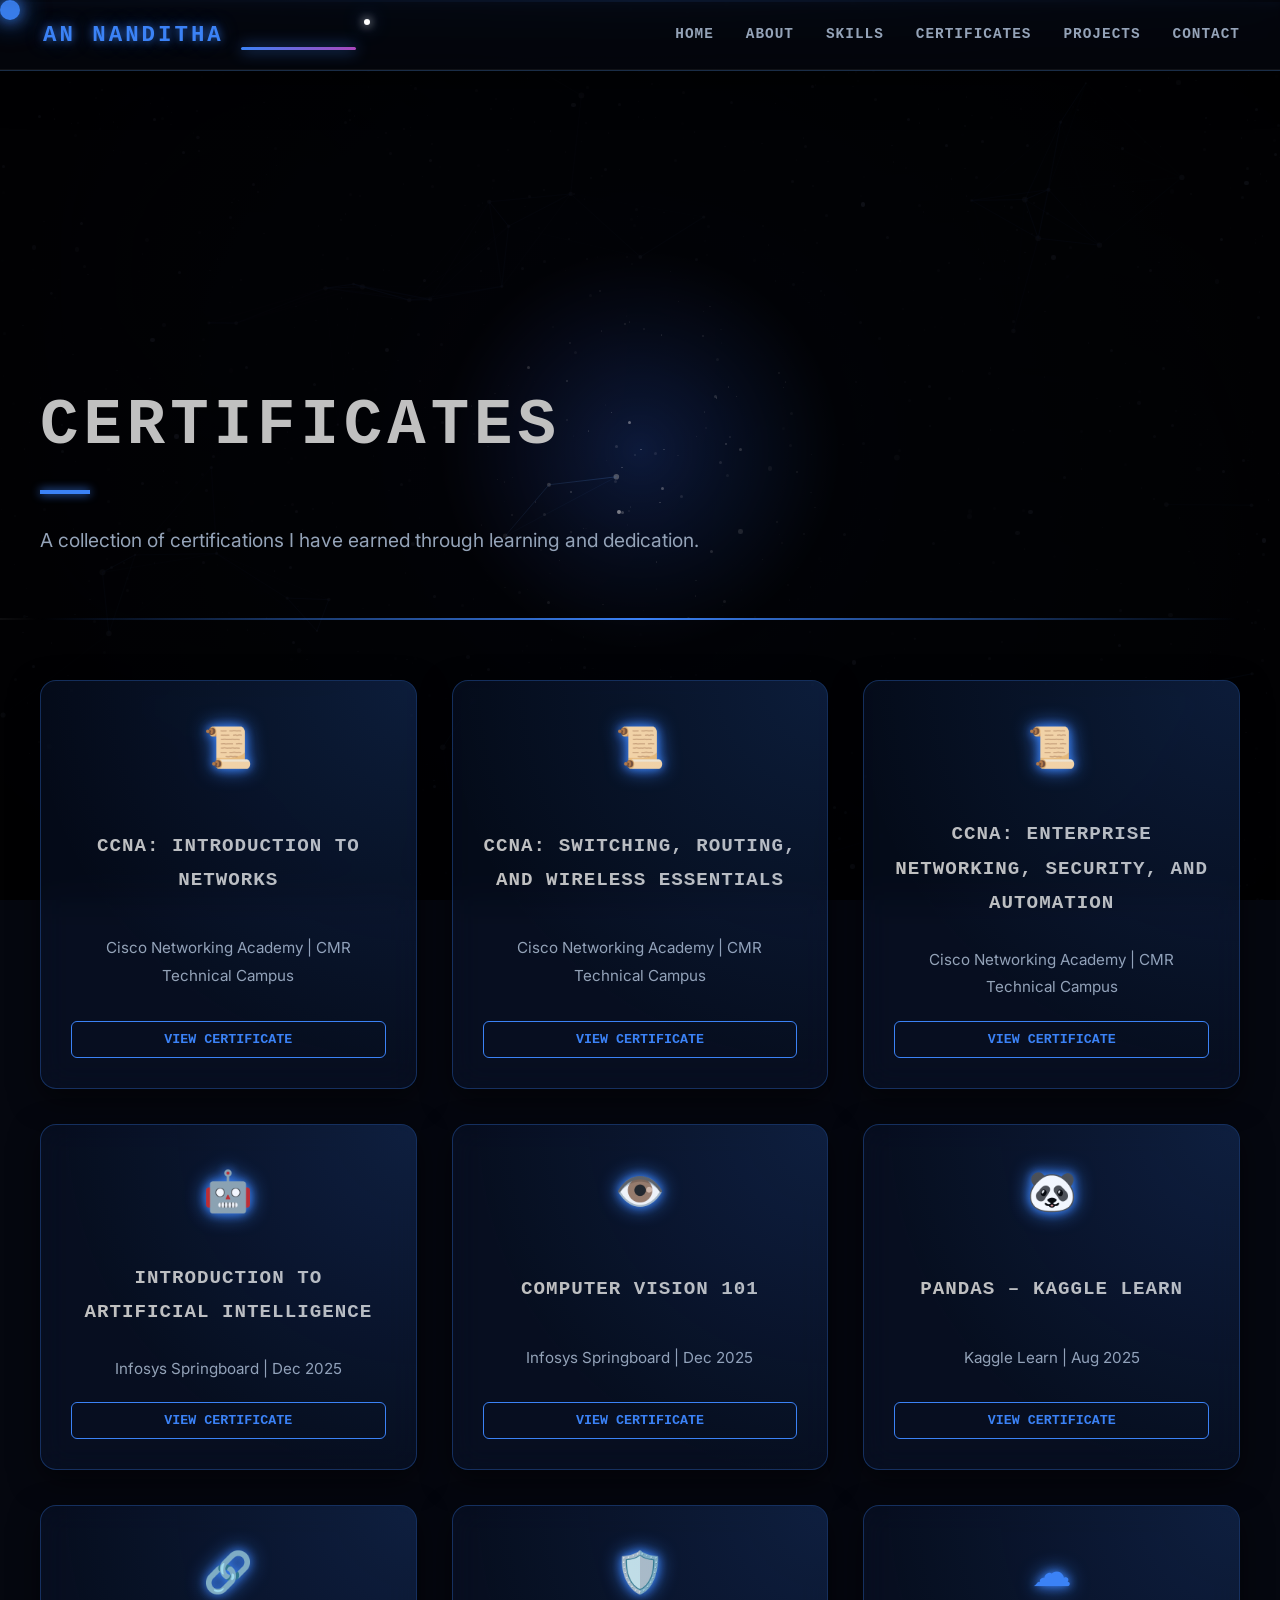
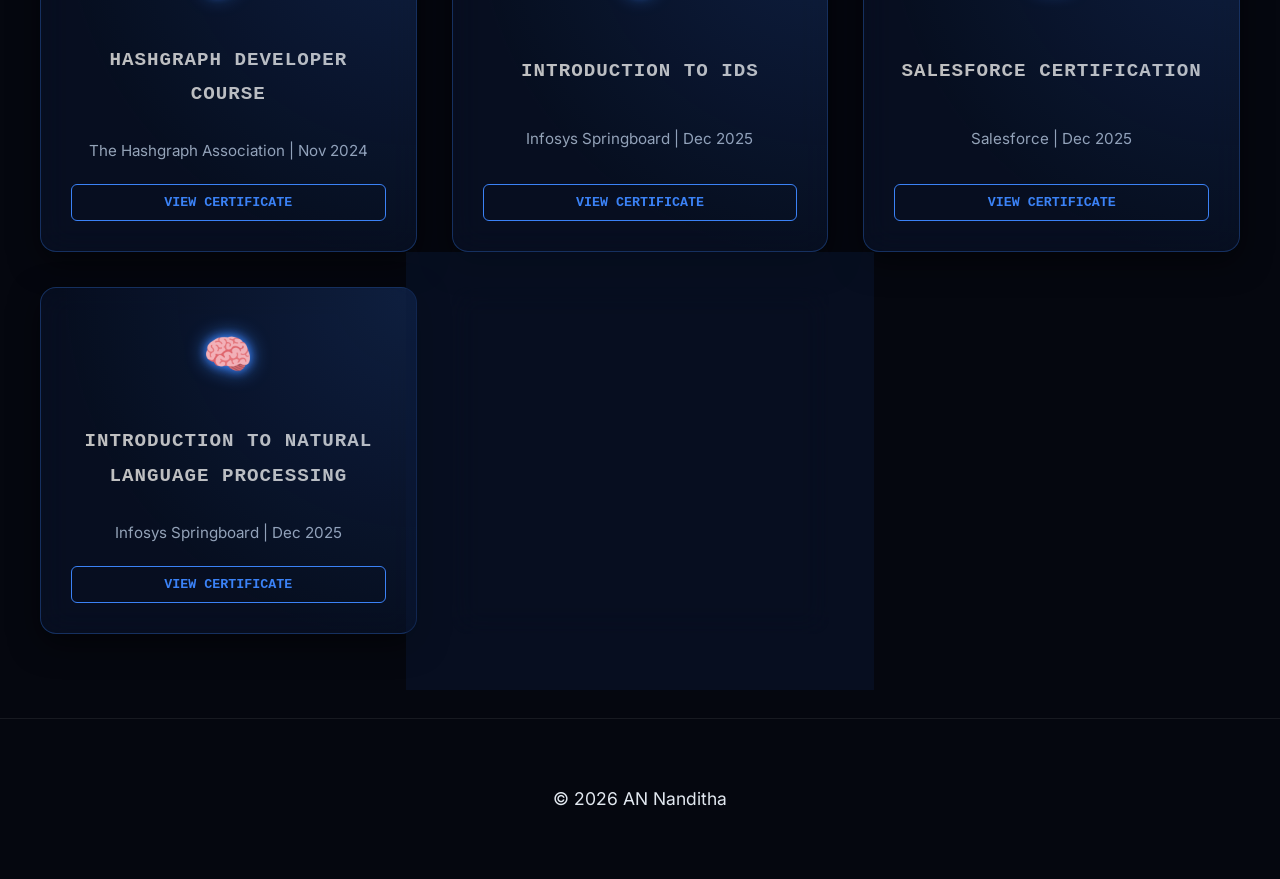
==== commit cf485912: "Added certificates in certificates page" ====
--- a/CertificatesSection/certificates.html
+++ b/CertificatesSection/certificates.html
@@ -1,147 +1,225 @@
-<!DOCTYPE html>
+<!doctype html>
 <html lang="en">
-
-<head>
+  <head>
     <meta charset="UTF-8" />
     <meta name="viewport" content="width=device-width, initial-scale=1.0" />
     <title>Certificates | AN Nanditha</title>
     <link rel="stylesheet" href="../style.css" />
     <link rel="stylesheet" href="certificates.css" />
-    <link href="https://fonts.googleapis.com/css2?family=Inter:wght@400;500;600;700&display=swap" rel="stylesheet" />
+    <link
+      href="https://fonts.googleapis.com/css2?family=Inter:wght@400;500;600;700&display=swap"
+      rel="stylesheet"
+    />
     <link rel="stylesheet" href="https://unpkg.com/aos@2.3.1/dist/aos.css" />
-</head>
-
-<body>
+  </head>
+
+  <body>
     <div id="detective-cursor"></div>
     <div class="mystery-bg">
-        <div class="stars-container" id="stars-container"></div>
-        <div class="fog-layer"></div>
-        <div class="radar-pulse"></div>
-        <div id="spotlight"></div>
-        <div class="scanline"></div>
-        <canvas id="neural-canvas"></canvas>
+      <div class="stars-container" id="stars-container"></div>
+      <div class="fog-layer"></div>
+      <div class="radar-pulse"></div>
+      <div id="spotlight"></div>
+      <div class="scanline"></div>
+      <canvas id="neural-canvas"></canvas>
     </div>
 
     <header id="main-header">
-        <div class="navbar-stars" id="navbar-stars"></div>
-        <div class="nav-container">
-            <div class="logo-container">
-                <a href="../index.html" class="logo">AN Nanditha</a>
-                <div class="logo-aura"></div>
-            </div>
-
-            <div class="mobile-toggle" id="mobile-toggle">
-                <span></span>
-                <span></span>
-                <span></span>
-            </div>
-
-            <nav id="nav-menu">
-                <div class="nav-links">
-                    <a href="../index.html" class="nav-link">Home</a>
-                    <a href="../index.html#about" class="nav-link">About</a>
-                    <a href="../index.html#skills" class="nav-link">Skills</a>
-                    <a href="certificates.html" class="nav-link">Certificates</a>
-                    <a href="../index.html#projects" class="nav-link">Projects</a>
-                    <a href="../index.html#contact" class="nav-link">Contact</a>
-                </div>
-                <div id="nav-indicator"></div>
-                <div id="orbiting-dot"></div>
-            </nav>
-        </div>
+      <div class="navbar-stars" id="navbar-stars"></div>
+      <div class="nav-container">
+        <div class="logo-container">
+          <a href="../index.html" class="logo">AN Nanditha</a>
+          <div class="logo-aura"></div>
+        </div>
+
+        <div class="mobile-toggle" id="mobile-toggle">
+          <span></span>
+          <span></span>
+          <span></span>
+        </div>
+
+        <nav id="nav-menu">
+          <div class="nav-links">
+            <a href="../index.html" class="nav-link">Home</a>
+            <a href="../index.html#about" class="nav-link">About</a>
+            <a href="../index.html#skills" class="nav-link">Skills</a>
+            <a href="certificates.html" class="nav-link">Certificates</a>
+            <a href="../index.html#projects" class="nav-link">Projects</a>
+            <a href="../index.html#contact" class="nav-link">Contact</a>
+          </div>
+          <div id="nav-indicator"></div>
+          <div id="orbiting-dot"></div>
+        </nav>
+      </div>
     </header>
 
     <main>
-        <section id="certificates" style="position: relative;">
-            <div class="cert-particles"></div>
-            <h2 class="section-title">Certificates</h2>
-            <p class="about-text">A collection of certifications I have earned through learning and dedication.</p>
-
-            <div class="cert-divider"></div>
-
-            <div class="cert-grid">
-                <!-- CCNA 1 -->
-                <div class="cert-card" data-aos="fade-up" data-aos-delay="100">
-                    <div class="cert-icon">📜</div>
-                    <h3>CCNA: Introduction to Networks</h3>
-                    <p>Cisco Networking Academy | CMR Technical Campus</p>
-                    <button class="view-cert-btn"
-                        data-cert="certificates/CCNA-_Introduction_to_Networks_certificate_237r1a66k3-cmrtc-ac-in_ee10dad9-db15-442f-ad1c-6c0a058ed1ae.pdf">View
-                        Certificate</button>
-                </div>
-
-                <!-- CCNA 2 -->
-                <div class="cert-card" data-aos="fade-up" data-aos-delay="200">
-                    <div class="cert-icon">📜</div>
-                    <h3>CCNA: Switching, Routing, and Wireless Essentials</h3>
-                    <p>Cisco Networking Academy | CMR Technical Campus</p>
-                    <button class="view-cert-btn"
-                        data-cert="certificates/CCNA-_Switching-_Routing-_and_Wireless_Essentials_certificate_237r1a66k3-cmrtc-ac-in_ce8d15e4-fefe-405f-81cc-b2d91b058483.pdf">View
-                        Certificate</button>
-                </div>
-
-                <!-- CCNA 3 -->
-                <div class="cert-card" data-aos="fade-up" data-aos-delay="300">
-                    <div class="cert-icon">📜</div>
-                    <h3>CCNA: Enterprise Networking, Security, and Automation</h3>
-                    <p>Cisco Networking Academy | CMR Technical Campus</p>
-                    <button class="view-cert-btn"
-                        data-cert="certificates/CCNA-_Enterprise_Networking-_Security-_and_Automation_certificate_237r1a66k3-cmrtc-ac-in_bc5516ea-13e5-4308-b415-66a4f77ad2f4.pdf">View
-                        Certificate</button>
-                </div>
-
-                <!-- AI -->
-                <div class="cert-card" data-aos="fade-up" data-aos-delay="400">
-                    <div class="cert-icon">🤖</div>
-                    <h3>Introduction to Artificial Intelligence</h3>
-                    <p>Infosys Springboard | Dec 2025</p>
-                    <button class="view-cert-btn" data-cert="certificates/intro to ai.pdf">View Certificate</button>
-                </div>
-
-                <!-- CV -->
-                <div class="cert-card" data-aos="fade-up" data-aos-delay="500">
-                    <div class="cert-icon">👁️</div>
-                    <h3>Computer Vision 101</h3>
-                    <p>Infosys Springboard | Dec 2025</p>
-                    <button class="view-cert-btn" data-cert="certificates/cv.pdf">View Certificate</button>
-                </div>
-
-                <!-- Pandas -->
-                <div class="cert-card" data-aos="fade-up" data-aos-delay="600">
-                    <div class="cert-icon">🐼</div>
-                    <h3>Pandas – Kaggle Learn</h3>
-                    <p>Kaggle Learn | Aug 2025</p>
-                    <button class="view-cert-btn" data-cert="certificates/kaggle-pandas.png">View
-                        Certificate</button>
-                </div>
-            </div>
-        </section>
-
-        <!-- Modal for Viewing Certificates -->
-        <div class="cert-modal" id="cert-modal">
-            <div class="modal-content">
-                <span class="close-modal">&times;</span>
-                <img id="modal-img" src="" alt="Certificate View">
-                <iframe id="modal-pdf" src="" style="width:100%; height:80vh; border:none; display:none;"></iframe>
-            </div>
-        </div>
+      <section id="certificates" style="position: relative">
+        <div class="cert-particles"></div>
+        <h2 class="section-title">Certificates</h2>
+        <p class="about-text">
+          A collection of certifications I have earned through learning and
+          dedication.
+        </p>
+
+        <div class="cert-divider"></div>
+
+        <div class="cert-grid">
+          <!-- CCNA 1 -->
+          <div class="cert-card" data-aos="fade-up" data-aos-delay="100">
+            <div class="cert-icon">📜</div>
+            <h3>CCNA: Introduction to Networks</h3>
+            <p>Cisco Networking Academy | CMR Technical Campus</p>
+            <button
+              class="view-cert-btn"
+              data-cert="certificates/CCNA-_Introduction_to_Networks_certificate_237r1a66k3-cmrtc-ac-in_ee10dad9-db15-442f-ad1c-6c0a058ed1ae.pdf"
+            >
+              View Certificate
+            </button>
+          </div>
+
+          <!-- CCNA 2 -->
+          <div class="cert-card" data-aos="fade-up" data-aos-delay="200">
+            <div class="cert-icon">📜</div>
+            <h3>CCNA: Switching, Routing, and Wireless Essentials</h3>
+            <p>Cisco Networking Academy | CMR Technical Campus</p>
+            <button
+              class="view-cert-btn"
+              data-cert="certificates/CCNA-_Switching-_Routing-_and_Wireless_Essentials_certificate_237r1a66k3-cmrtc-ac-in_ce8d15e4-fefe-405f-81cc-b2d91b058483.pdf"
+            >
+              View Certificate
+            </button>
+          </div>
+
+          <!-- CCNA 3 -->
+          <div class="cert-card" data-aos="fade-up" data-aos-delay="300">
+            <div class="cert-icon">📜</div>
+            <h3>CCNA: Enterprise Networking, Security, and Automation</h3>
+            <p>Cisco Networking Academy | CMR Technical Campus</p>
+            <button
+              class="view-cert-btn"
+              data-cert="certificates/CCNA-_Enterprise_Networking-_Security-_and_Automation_certificate_237r1a66k3-cmrtc-ac-in_bc5516ea-13e5-4308-b415-66a4f77ad2f4.pdf"
+            >
+              View Certificate
+            </button>
+          </div>
+
+          <!-- AI -->
+          <div class="cert-card" data-aos="fade-up" data-aos-delay="400">
+            <div class="cert-icon">🤖</div>
+            <h3>Introduction to Artificial Intelligence</h3>
+            <p>Infosys Springboard | Dec 2025</p>
+            <button
+              class="view-cert-btn"
+              data-cert="certificates/intro to ai.pdf"
+            >
+              View Certificate
+            </button>
+          </div>
+
+          <!-- CV -->
+          <div class="cert-card" data-aos="fade-up" data-aos-delay="500">
+            <div class="cert-icon">👁️</div>
+            <h3>Computer Vision 101</h3>
+            <p>Infosys Springboard | Dec 2025</p>
+            <button class="view-cert-btn" data-cert="certificates/cv.pdf">
+              View Certificate
+            </button>
+          </div>
+
+          <!-- Pandas -->
+          <div class="cert-card" data-aos="fade-up" data-aos-delay="600">
+            <div class="cert-icon">🐼</div>
+            <h3>Pandas – Kaggle Learn</h3>
+            <p>Kaggle Learn | Aug 2025</p>
+            <button
+              class="view-cert-btn"
+              data-cert="certificates/kaggle-pandas.png"
+            >
+              View Certificate
+            </button>
+          </div>
+
+          <div class="cert-card" data-aos="fade-up" data-aos-delay="600">
+            <div class="cert-icon">🔗</div>
+            <h3>Hashgraph Developer Course</h3>
+            <p>The Hashgraph Association | Nov 2024</p>
+            <button
+              class="view-cert-btn"
+              data-cert="certificates/hedera_certificate.pdf"
+            >
+              View Certificate
+            </button>
+          </div>
+          <div class="cert-card" data-aos="fade-up" data-aos-delay="700">
+            <div class="cert-icon">🛡️</div>
+            <h3>Introduction to IDS</h3>
+            <p>Infosys Springboard | Dec 2025</p>
+            <button class="view-cert-btn" data-cert="certificates/ids.pdf">
+              View Certificate
+            </button>
+          </div>
+          <div class="cert-card" data-aos="fade-up" data-aos-delay="800">
+            <div class="cert-icon">☁️</div>
+            <h3>Salesforce Certification</h3>
+            <p>Salesforce | Dec 2025</p>
+            <button
+              class="view-cert-btn"
+              data-cert="certificates/salesforce.pdf"
+            >
+              View Certificate
+            </button>
+          </div>
+
+          <div class="cert-card" data-aos="fade-up" data-aos-delay="900">
+            <div class="cert-icon">🧠</div>
+            <h3>Introduction to Natural Language Processing</h3>
+            <p>Infosys Springboard | Dec 2025</p>
+            <button class="view-cert-btn" data-cert="certificates/nlp.pdf">
+              View Certificate
+            </button>
+          </div>
+
+          <div class="cert-card" data-aos="fade-up" data-aos-delay="1000">
+            <div class="cert-icon">🤖</div>
+            <h3>Introduction to Deep Learning</h3>
+            <p>Infosys Springboard | Dec 2025</p>
+            <button
+              class="view-cert-btn"
+              data-cert="certificates/intro_do_dl.pdf"
+            >
+              View Certificate
+            </button>
+          </div>
+        </div>
+      </section>
+
+      <!-- Modal for Viewing Certificates -->
+      <div class="cert-modal" id="cert-modal">
+        <div class="modal-content">
+          <span class="close-modal">&times;</span>
+          <img id="modal-img" src="" alt="Certificate View" />
+          <iframe
+            id="modal-pdf"
+            src=""
+            style="width: 100%; height: 80vh; border: none; display: none"
+          ></iframe>
+        </div>
+      </div>
     </main>
 
-    <footer>
-        © 2026 AN Nanditha
-    </footer>
+    <footer>© 2026 AN Nanditha</footer>
 
     <script src="../script.js"></script>
     <script src="https://unpkg.com/aos@2.3.1/dist/aos.js"></script>
     <script>
-        document.addEventListener('DOMContentLoaded', function () {
-            AOS.init({
-                duration: 1000,
-                once: true,
-                offset: 100
-            });
+      document.addEventListener("DOMContentLoaded", function () {
+        AOS.init({
+          duration: 1000,
+          once: true,
+          offset: 100,
         });
+      });
     </script>
-</body>
-
-</html>+  </body>
+</html>
--- a/style.css
+++ b/style.css
@@ -26,7 +26,7 @@
     -apple-system,
     sans-serif;
   background: #05070f;
-  color: var(--text);
+  color: var(--text-primary);
   line-height: 1.8;
   font-size: 1.25rem;
   overflow-x: hidden;
